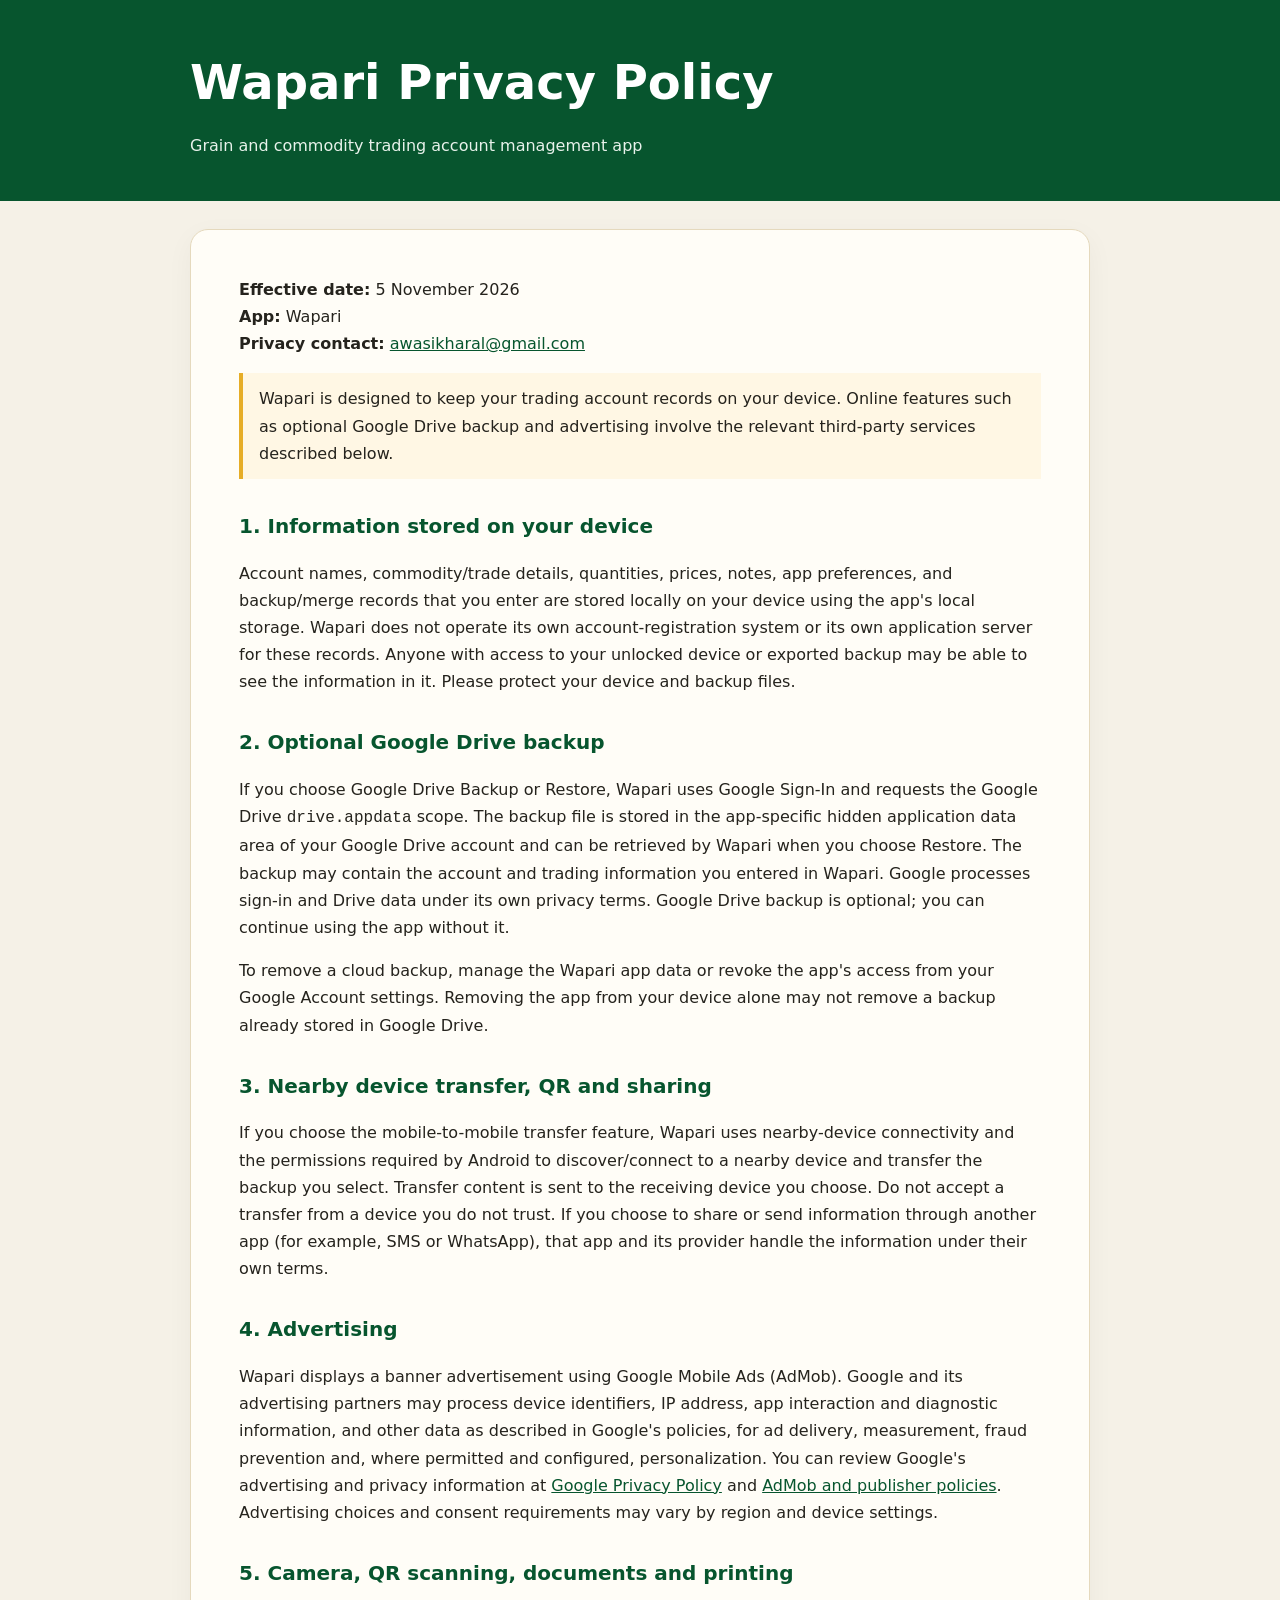
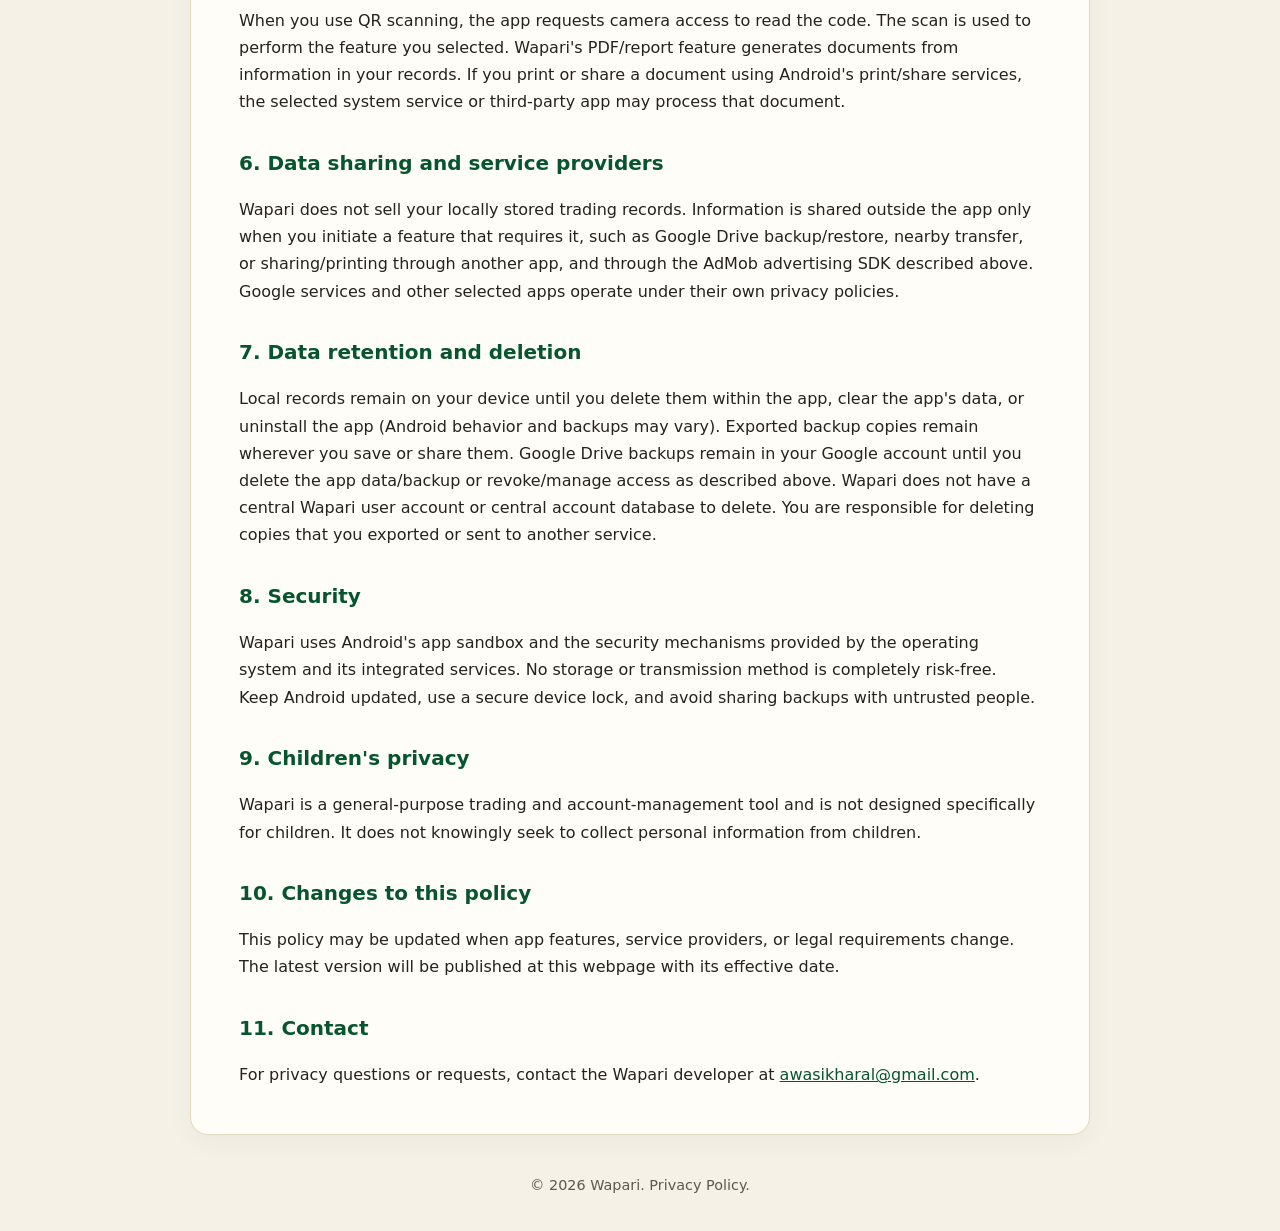
==== privacy-policy/index.html @ 80ede0dd "Add Wapari privacy policy website and in-app link" ====
<!doctype html>
<html lang="en">
<head>
<meta charset="utf-8"><meta name="viewport" content="width=device-width,initial-scale=1">
<meta name="description" content="Wapari Privacy Policy explains how the Wapari grain and commodity account management app handles information.">
<title>Wapari — Privacy Policy</title>
<style>
:root{color-scheme:light;--green:#07552e;--ink:#25231d;--paper:#fffdf7;--gold:#e6ad27}
*{box-sizing:border-box}body{margin:0;background:#f5f1e7;color:var(--ink);font:16px/1.7 system-ui,-apple-system,"Segoe UI",sans-serif}
header{background:var(--green);color:white;padding:42px 20px}header .wrap,main{max-width:900px;margin:auto}h1{margin:0 0 8px;font-size:clamp(2rem,5vw,3rem)}header p{margin:0;color:#e8f2eb}
main{background:var(--paper);padding:30px clamp(18px,5vw,48px);margin:28px auto;border:1px solid #e5d9bd;border-radius:18px;box-shadow:0 8px 28px #0000000b}
h2{margin-top:30px;color:var(--green);font-size:1.25rem}a{color:var(--green);overflow-wrap:anywhere}.notice{border-left:4px solid var(--gold);padding:12px 16px;background:#fff7e4}
footer{text-align:center;padding:10px 20px 35px;color:#5b594f;font-size:.9rem}
</style>
</head>
<body>
<header><div class="wrap"><h1>Wapari Privacy Policy</h1><p>Grain and commodity trading account management app</p></div></header>
<main>
<p><strong>Effective date:</strong> 5 November 2026<br><strong>App:</strong> Wapari<br><strong>Privacy contact:</strong> <a href="mailto:awasikharal@gmail.com">awasikharal@gmail.com</a></p>
<div class="notice">Wapari is designed to keep your trading account records on your device. Online features such as optional Google Drive backup and advertising involve the relevant third-party services described below.</div>

<h2>1. Information stored on your device</h2>
<p>Account names, commodity/trade details, quantities, prices, notes, app preferences, and backup/merge records that you enter are stored locally on your device using the app's local storage. Wapari does not operate its own account-registration system or its own application server for these records. Anyone with access to your unlocked device or exported backup may be able to see the information in it. Please protect your device and backup files.</p>

<h2>2. Optional Google Drive backup</h2>
<p>If you choose Google Drive Backup or Restore, Wapari uses Google Sign-In and requests the Google Drive <code>drive.appdata</code> scope. The backup file is stored in the app-specific hidden application data area of your Google Drive account and can be retrieved by Wapari when you choose Restore. The backup may contain the account and trading information you entered in Wapari. Google processes sign-in and Drive data under its own privacy terms. Google Drive backup is optional; you can continue using the app without it.</p>
<p>To remove a cloud backup, manage the Wapari app data or revoke the app's access from your Google Account settings. Removing the app from your device alone may not remove a backup already stored in Google Drive.</p>

<h2>3. Nearby device transfer, QR and sharing</h2>
<p>If you choose the mobile-to-mobile transfer feature, Wapari uses nearby-device connectivity and the permissions required by Android to discover/connect to a nearby device and transfer the backup you select. Transfer content is sent to the receiving device you choose. Do not accept a transfer from a device you do not trust. If you choose to share or send information through another app (for example, SMS or WhatsApp), that app and its provider handle the information under their own terms.</p>

<h2>4. Advertising</h2>
<p>Wapari displays a banner advertisement using Google Mobile Ads (AdMob). Google and its advertising partners may process device identifiers, IP address, app interaction and diagnostic information, and other data as described in Google's policies, for ad delivery, measurement, fraud prevention and, where permitted and configured, personalization. You can review Google's advertising and privacy information at <a href="https://policies.google.com/privacy" rel="noopener">Google Privacy Policy</a> and <a href="https://support.google.com/admob/answer/6128543" rel="noopener">AdMob and publisher policies</a>. Advertising choices and consent requirements may vary by region and device settings.</p>

<h2>5. Camera, QR scanning, documents and printing</h2>
<p>When you use QR scanning, the app requests camera access to read the code. The scan is used to perform the feature you selected. Wapari's PDF/report feature generates documents from information in your records. If you print or share a document using Android's print/share services, the selected system service or third-party app may process that document.</p>

<h2>6. Data sharing and service providers</h2>
<p>Wapari does not sell your locally stored trading records. Information is shared outside the app only when you initiate a feature that requires it, such as Google Drive backup/restore, nearby transfer, or sharing/printing through another app, and through the AdMob advertising SDK described above. Google services and other selected apps operate under their own privacy policies.</p>

<h2>7. Data retention and deletion</h2>
<p>Local records remain on your device until you delete them within the app, clear the app's data, or uninstall the app (Android behavior and backups may vary). Exported backup copies remain wherever you save or share them. Google Drive backups remain in your Google account until you delete the app data/backup or revoke/manage access as described above. Wapari does not have a central Wapari user account or central account database to delete. You are responsible for deleting copies that you exported or sent to another service.</p>

<h2>8. Security</h2>
<p>Wapari uses Android's app sandbox and the security mechanisms provided by the operating system and its integrated services. No storage or transmission method is completely risk-free. Keep Android updated, use a secure device lock, and avoid sharing backups with untrusted people.</p>

<h2>9. Children's privacy</h2>
<p>Wapari is a general-purpose trading and account-management tool and is not designed specifically for children. It does not knowingly seek to collect personal information from children.</p>

<h2>10. Changes to this policy</h2>
<p>This policy may be updated when app features, service providers, or legal requirements change. The latest version will be published at this webpage with its effective date.</p>

<h2>11. Contact</h2>
<p>For privacy questions or requests, contact the Wapari developer at <a href="mailto:awasikharal@gmail.com">awasikharal@gmail.com</a>.</p>
</main>
<footer>© 2026 Wapari. Privacy Policy.</footer>
</body></html>
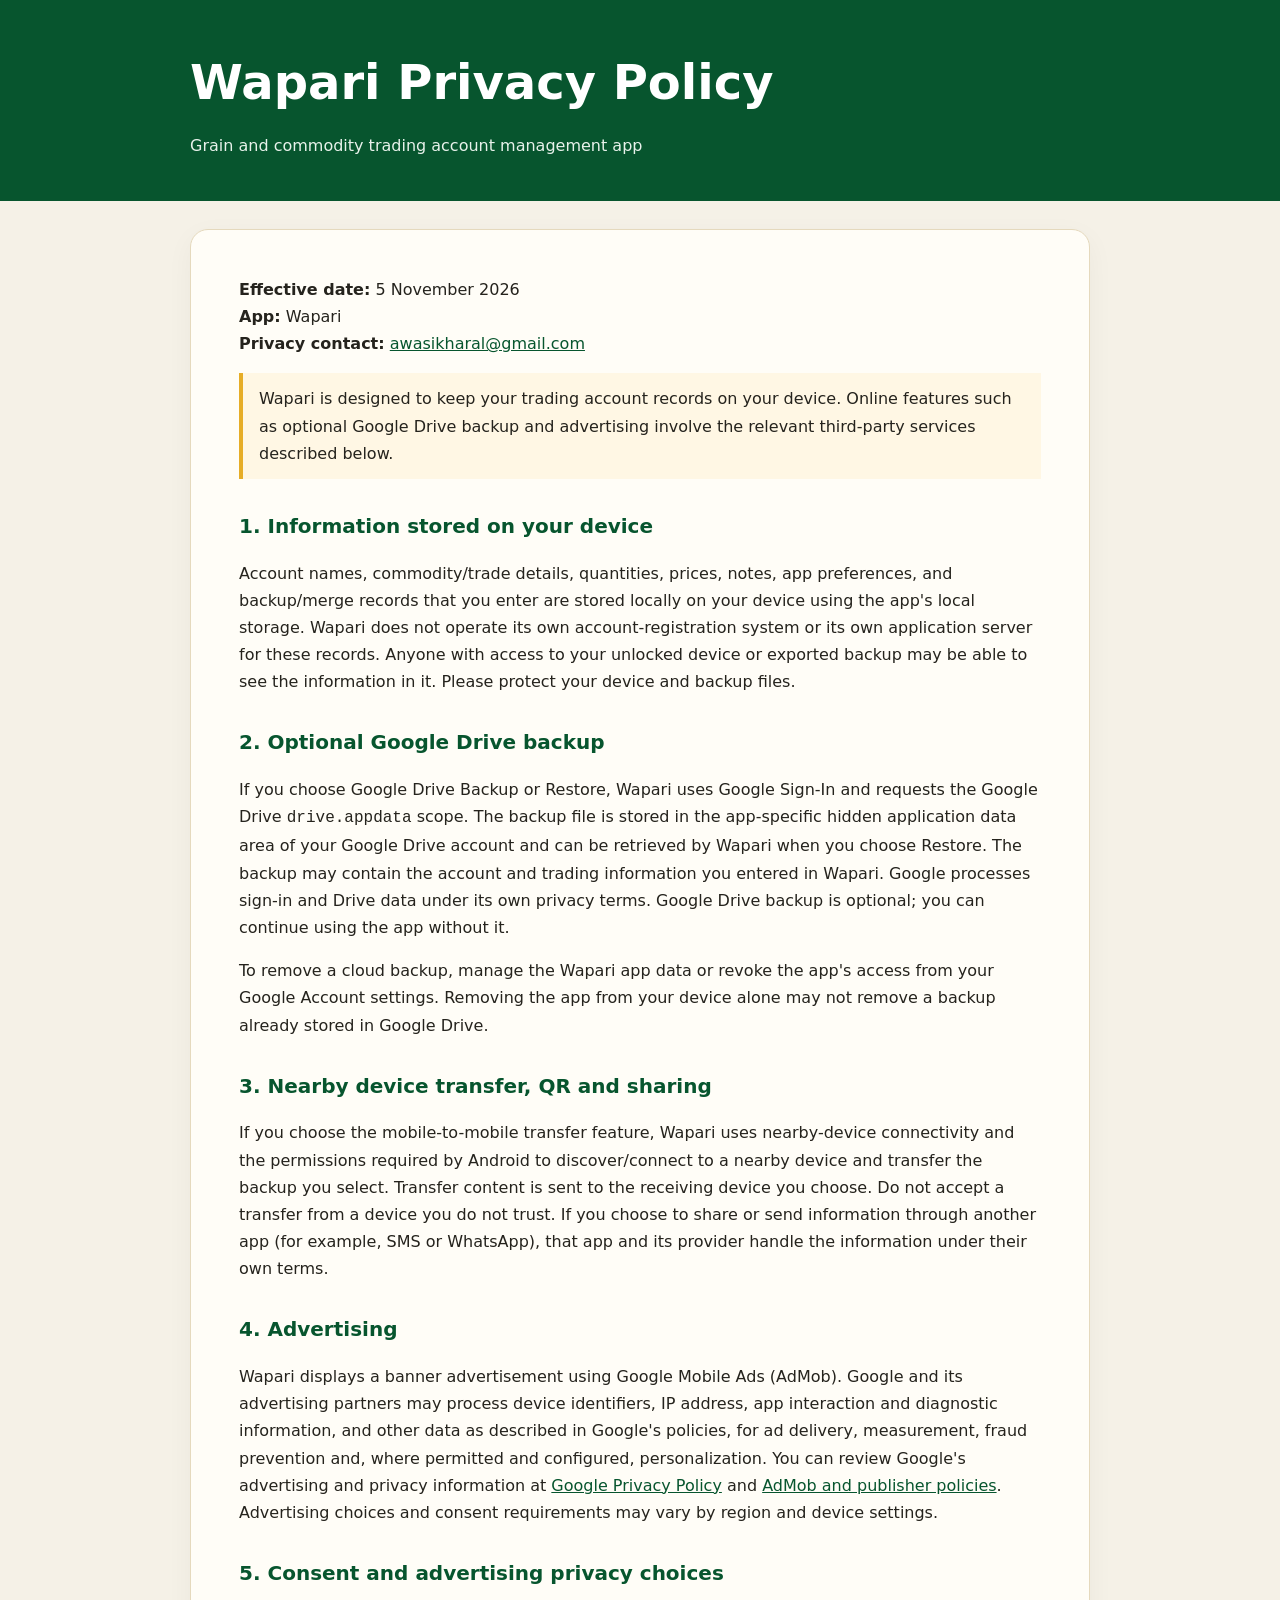
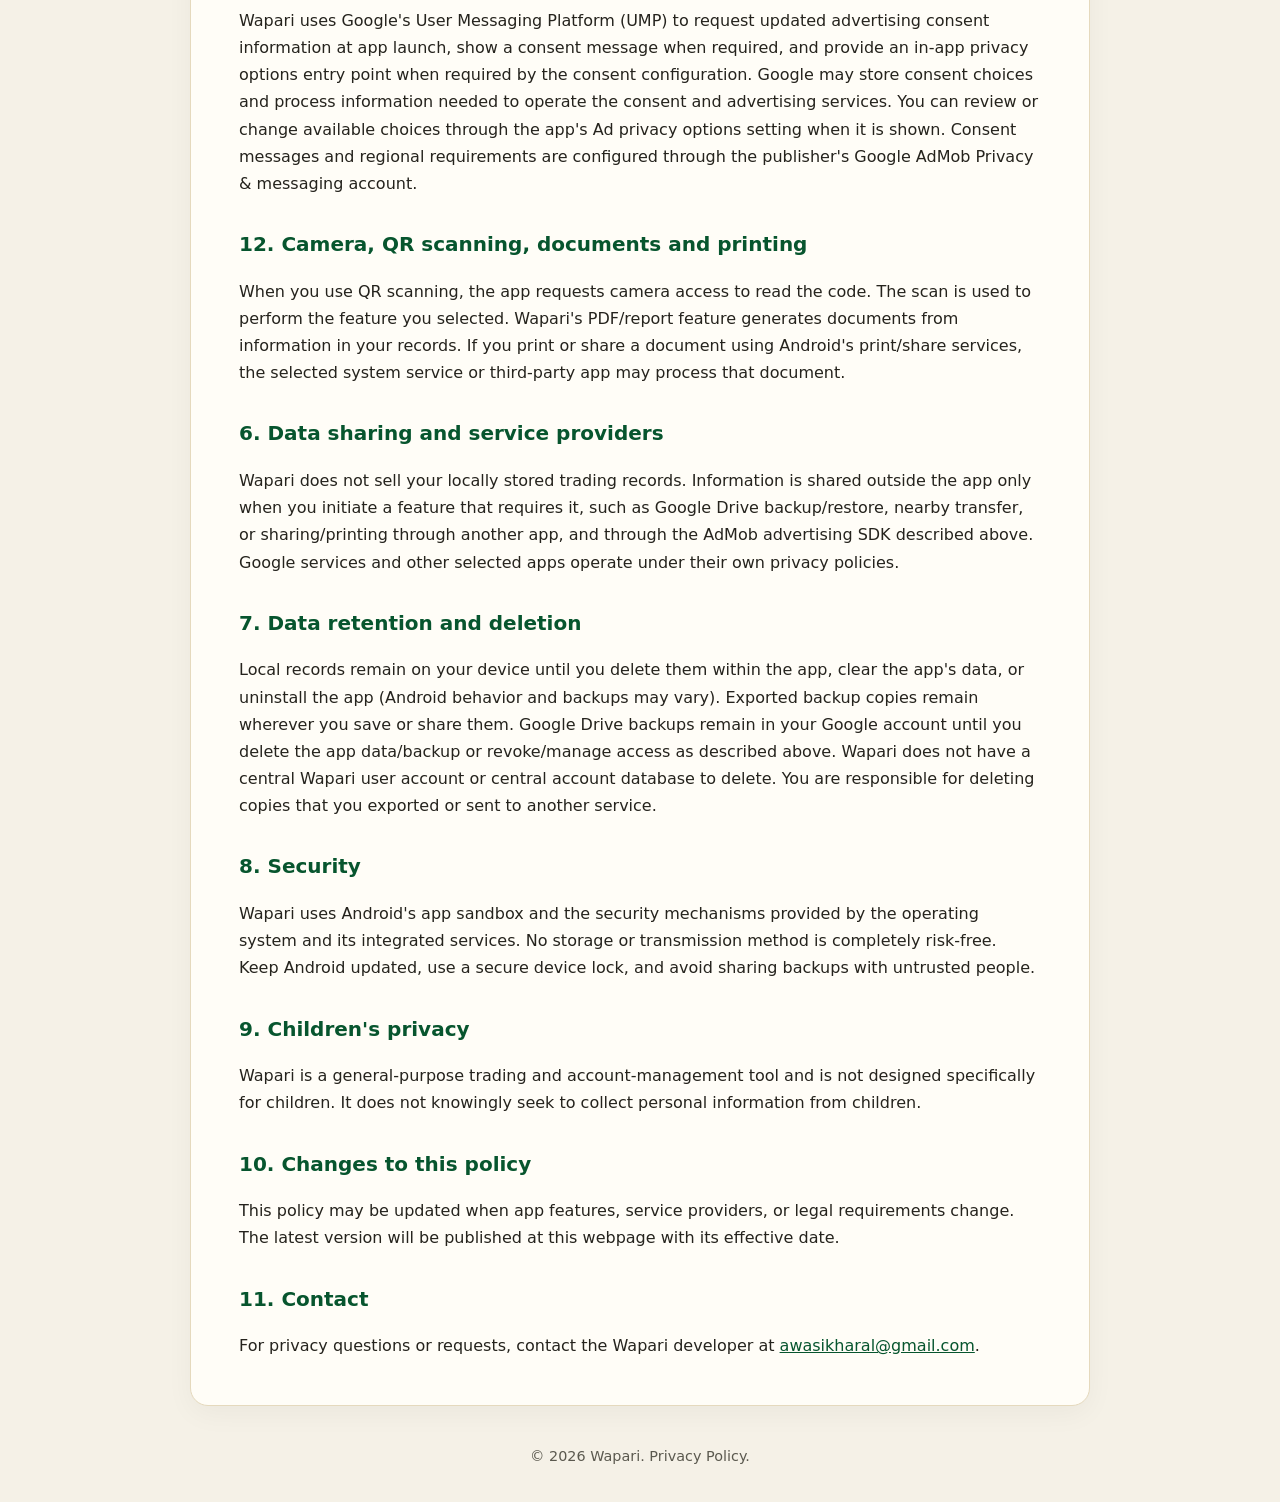
==== commit 155c62e1: "Add AdMob consent, Android 16 and 16 KB checks" ====
--- a/privacy-policy/index.html
+++ b/privacy-policy/index.html
@@ -32,7 +32,10 @@
 <h2>4. Advertising</h2>
 <p>Wapari displays a banner advertisement using Google Mobile Ads (AdMob). Google and its advertising partners may process device identifiers, IP address, app interaction and diagnostic information, and other data as described in Google's policies, for ad delivery, measurement, fraud prevention and, where permitted and configured, personalization. You can review Google's advertising and privacy information at <a href="https://policies.google.com/privacy" rel="noopener">Google Privacy Policy</a> and <a href="https://support.google.com/admob/answer/6128543" rel="noopener">AdMob and publisher policies</a>. Advertising choices and consent requirements may vary by region and device settings.</p>
 
-<h2>5. Camera, QR scanning, documents and printing</h2>
+<h2>5. Consent and advertising privacy choices</h2>
+<p>Wapari uses Google's User Messaging Platform (UMP) to request updated advertising consent information at app launch, show a consent message when required, and provide an in-app privacy options entry point when required by the consent configuration. Google may store consent choices and process information needed to operate the consent and advertising services. You can review or change available choices through the app's Ad privacy options setting when it is shown. Consent messages and regional requirements are configured through the publisher's Google AdMob Privacy &amp; messaging account.</p>
+
+<h2>12. Camera, QR scanning, documents and printing</h2>
 <p>When you use QR scanning, the app requests camera access to read the code. The scan is used to perform the feature you selected. Wapari's PDF/report feature generates documents from information in your records. If you print or share a document using Android's print/share services, the selected system service or third-party app may process that document.</p>
 
 <h2>6. Data sharing and service providers</h2>
